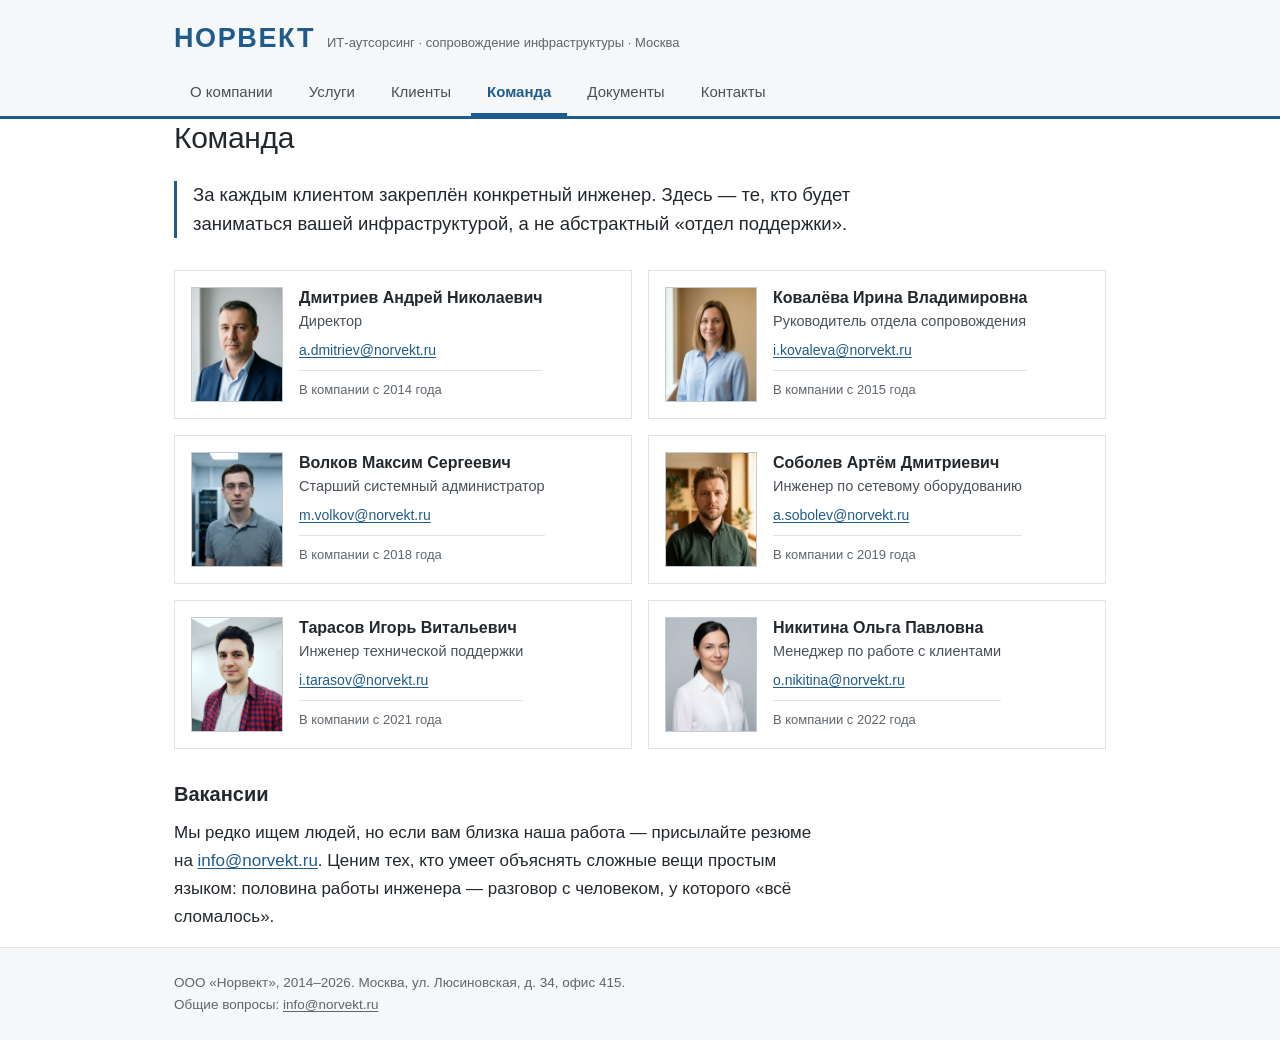
==== team.html @ 68b5a081 "обновление сайта" ====
<!DOCTYPE html>
<html lang="ru">
<head>
<meta charset="utf-8">
<meta name="viewport" content="width=device-width, initial-scale=1">
<title>Команда — ООО «Норвект»</title>
<meta name="description" content="Инженеры и специалисты ООО «Норвект»: кто отвечает за сопровождение инфраструктуры клиентов.">
<link rel="canonical" href="https://norvekt.ru/team.html">
<meta property="og:type" content="website">
<meta property="og:site_name" content="ООО «Норвект»">
<meta property="og:locale" content="ru_RU">
<meta property="og:title" content="Команда — ООО «Норвект»">
<meta property="og:description" content="Инженеры и специалисты ООО «Норвект»: кто отвечает за сопровождение инфраструктуры клиентов.">
<meta property="og:url" content="https://norvekt.ru/team.html">
<link rel="icon" href="favicon.svg" type="image/svg+xml">
<link rel="stylesheet" href="assets/style.css">
</head>
<body>

<a class="skip" href="#content">Перейти к содержанию</a>

<header class="site">
  <div class="wrap">
    <div class="brand">
      <a class="logo" href="index.html">НОРВЕКТ</a>
      <span class="tagline">ИТ-аутсорсинг · сопровождение инфраструктуры · Москва</span>
    </div>
    <nav class="main" aria-label="Разделы сайта">
      <ul>
        <li><a href="index.html">О компании</a></li>
        <li><a href="services.html">Услуги</a></li>
        <li><a href="partners.html">Клиенты</a></li>
        <li><a class="active" aria-current="page" href="team.html">Команда</a></li>
        <li><a href="docs.html">Документы</a></li>
        <li><a href="contacts.html">Контакты</a></li>
      </ul>
    </nav>
  </div>
</header>

<main class="wrap" id="content">

  <h1>Команда</h1>

  <p class="lead">
    За каждым клиентом закреплён конкретный инженер. Здесь — те, кто будет
    заниматься вашей инфраструктурой, а не абстрактный «отдел поддержки».
  </p>

  <div class="team">

    <div class="person">
      <div class="photo"><img src="assets/photos/dmitriev.jpg" alt="Дмитриев Андрей Николаевич, фото" loading="lazy"></div>
      <div>
        <p class="name">Дмитриев Андрей Николаевич</p>
        <p class="role">Директор</p>
        <p class="contact"><a href="mailto:a.dmitriev@norvekt.ru">a.dmitriev@norvekt.ru</a></p>
        <p class="since">В компании с 2014 года</p>
      </div>
    </div>

    <div class="person">
      <div class="photo"><img src="assets/photos/kovaleva.jpg" alt="Ковалёва Ирина Владимировна, фото" loading="lazy"></div>
      <div>
        <p class="name">Ковалёва Ирина Владимировна</p>
        <p class="role">Руководитель отдела сопровождения</p>
        <p class="contact"><a href="mailto:i.kovaleva@norvekt.ru">i.kovaleva@norvekt.ru</a></p>
        <p class="since">В компании с 2015 года</p>
      </div>
    </div>

    <div class="person">
      <div class="photo"><img src="assets/photos/volkov-ms.jpg" alt="Волков Максим Сергеевич, фото" loading="lazy"></div>
      <div>
        <p class="name">Волков Максим Сергеевич</p>
        <p class="role">Старший системный администратор</p>
        <p class="contact"><a href="mailto:m.volkov@norvekt.ru">m.volkov@norvekt.ru</a></p>
        <p class="since">В компании с 2018 года</p>
      </div>
    </div>

    <div class="person">
      <div class="photo"><img src="assets/photos/sobolev.jpg" alt="Соболев Артём Дмитриевич, фото" loading="lazy"></div>
      <div>
        <p class="name">Соболев Артём Дмитриевич</p>
        <p class="role">Инженер по сетевому оборудованию</p>
        <p class="contact"><a href="mailto:a.sobolev@norvekt.ru">a.sobolev@norvekt.ru</a></p>
        <p class="since">В компании с 2019 года</p>
      </div>
    </div>

    <div class="person">
      <div class="photo"><img src="assets/photos/tarasov.jpg" alt="Тарасов Игорь Витальевич, фото" loading="lazy"></div>
      <div>
        <p class="name">Тарасов Игорь Витальевич</p>
        <p class="role">Инженер технической поддержки</p>
        <p class="contact"><a href="mailto:i.tarasov@norvekt.ru">i.tarasov@norvekt.ru</a></p>
        <p class="since">В компании с 2021 года</p>
      </div>
    </div>

    <div class="person">
      <div class="photo"><img src="assets/photos/nikitina.jpg" alt="Никитина Ольга Павловна, фото" loading="lazy"></div>
      <div>
        <p class="name">Никитина Ольга Павловна</p>
        <p class="role">Менеджер по работе с клиентами</p>
        <p class="contact"><a href="mailto:o.nikitina@norvekt.ru">o.nikitina@norvekt.ru</a></p>
        <p class="since">В компании с 2022 года</p>
      </div>
    </div>

  </div>

  <h2>Вакансии</h2>
  <p>
    Мы редко ищем людей, но если вам близка наша работа — присылайте резюме на
    <a href="mailto:info@norvekt.ru">info@norvekt.ru</a>. Ценим тех, кто умеет
    объяснять сложные вещи простым языком: половина работы инженера — разговор
    с человеком, у которого «всё сломалось».
  </p>

</main>

<footer class="site">
  <div class="wrap">
    <address>
    ООО «Норвект», 2014–2026. Москва, ул. Люсиновская, д. 34, офис 415.<br>
    Общие вопросы: <a href="mailto:info@norvekt.ru">info@norvekt.ru</a>
    </address>
  </div>
</footer>

</body>
</html>
---- assets/style.css ----
/* ООО «Норвект» — стиль корпоративного сайта.

   Легенда оформления: сайт сделан в середине 2010-х и один раз аккуратно
   освежён силами своего же инженера — вёрстку привели в порядок, содержание
   и структуру оставили как были. Отсюда сдержанность: системные шрифты,
   один акцентный цвет, никаких эффектов. Это часть легенды, а не небрежность.

   Технические ограничения стенда (не нарушать):
   - никаких внешних ресурсов: шрифты с CDN Wayback Machine не заберёт,
     и архивный снимок развалится;
   - никакого JavaScript по той же причине;
   - страницы должны нормально печататься — на случай, если 3 сентября
     архив недоступен и раздаём распечатку. */

/* --- токены --- */

:root {
  --ink: #23282d;          /* основной текст, контраст 13:1 на белом */
  --ink-soft: #4a5158;     /* вторичный текст, 8:1 */
  --muted: #5f666c;        /* подписи, 5.6:1 — проходит AA и на сером фоне */
  --accent: #1f5c8b;
  --accent-dark: #16436a;  /* наведение и посещённые ссылки */
  --line: #dfe3e6;
  --line-strong: #c5ccd1;
  --bg: #ffffff;
  --bg-soft: #f5f7f8;

  /* вертикальный ритм кратен 4px — от него считаются все отступы */
  --s1: 4px;
  --s2: 8px;
  --s3: 12px;
  --s4: 16px;
  --s5: 24px;
  --s6: 32px;
  --s7: 48px;

  --measure: 68ch;         /* предел длины строки, дальше текст читать тяжело */
  --wrap: 980px;
}

* { box-sizing: border-box; }

/* --- база --- */

html {
  -webkit-text-size-adjust: 100%;
}

body {
  margin: 0;
  font-family: -apple-system, BlinkMacSystemFont, "Segoe UI", Roboto,
               "Helvetica Neue", Arial, "Noto Sans", sans-serif;
  font-size: 17px;
  line-height: 1.65;
  color: var(--ink);
  background: var(--bg);
  text-rendering: optimizeLegibility;
}

.wrap {
  max-width: var(--wrap);
  margin: 0 auto;
  padding: 0 var(--s5);
}

/* Ссылка для тех, кто ходит по сайту с клавиатуры или через скринридер:
   видна только при получении фокуса. */
.skip {
  position: absolute;
  left: -9999px;
  top: 0;
  background: var(--accent);
  color: #fff;
  padding: var(--s2) var(--s4);
  z-index: 10;
}

.skip:focus {
  left: 0;
}

:focus-visible {
  outline: 2px solid var(--accent);
  outline-offset: 2px;
}

/* --- шапка --- */

header.site {
  border-bottom: 3px solid var(--accent);
  background: var(--bg-soft);
  padding: var(--s5) 0 0;
}

.brand {
  display: flex;
  align-items: baseline;
  gap: var(--s3);
  flex-wrap: wrap;
}

.brand .logo {
  font-size: 27px;
  font-weight: 700;
  line-height: 1.1;
  color: var(--accent);
  letter-spacing: 0.06em;
  text-decoration: none;
}

.brand .logo:hover,
.brand .logo:focus-visible { color: var(--accent-dark); }

.brand .tagline {
  color: var(--muted);
  font-size: 13px;
  line-height: 1.4;
}

nav.main { margin-top: var(--s4); }

nav.main ul {
  list-style: none;
  margin: 0;
  padding: 0;
  display: flex;
  flex-wrap: wrap;
  gap: 0 var(--s1);
}

nav.main a {
  display: block;
  padding: 10px var(--s4) 9px;
  color: var(--ink-soft);
  text-decoration: none;
  font-size: 15px;
  border-bottom: 3px solid transparent;
}

nav.main a:hover {
  color: var(--accent);
  background: rgba(31, 92, 139, 0.06);
}

nav.main a[aria-current="page"],
nav.main a.active {
  border-bottom-color: var(--accent);
  font-weight: 700;
  color: var(--accent);
}

/* --- контент --- */

main { padding: var(--s6) 0 var(--s7); }

h1 {
  font-size: 30px;
  line-height: 1.25;
  margin: 0 0 var(--s5);
  font-weight: 400;
  letter-spacing: -0.01em;
}

h2 {
  font-size: 20px;
  line-height: 1.3;
  margin: var(--s6) 0 var(--s3);
  font-weight: 700;
}

h3 {
  font-size: 16px;
  line-height: 1.35;
  margin: 0 0 var(--s2);
  font-weight: 700;
}

p { margin: 0 0 var(--s4); }

/* Ограничиваем длину строки только у сплошного текста: карточки и таблицы
   раскладываются по своей сетке и должны занимать всю ширину. */
main > p,
main > h2,
main > ul,
main > ol { max-width: var(--measure); }

a {
  color: var(--accent);
  text-decoration-thickness: 1px;
  text-underline-offset: 2px;
}

a:hover { color: var(--accent-dark); }

.lead {
  font-size: 18.5px;
  line-height: 1.55;
  color: var(--ink);
  border-left: 3px solid var(--accent);
  padding-left: var(--s4);
  margin-bottom: var(--s6);
}

ul.plain { padding-left: var(--s5); margin: 0 0 var(--s4); }
ul.plain li { margin-bottom: var(--s2); }
ul.plain li::marker { color: var(--muted); }

/* --- карточки услуг и клиентов --- */

/* Две колонки на десктопе: четыре карточки услуг ложатся ровным квадратом,
   а не рядом «три плюс одна». */
.cards {
  display: grid;
  grid-template-columns: repeat(auto-fit, minmax(320px, 1fr));
  gap: var(--s4);
  margin: var(--s5) 0 var(--s6);
}

.card {
  border: 1px solid var(--line);
  border-top: 2px solid var(--accent);
  padding: var(--s4) var(--s5) var(--s5);
  background: var(--bg-soft);
}

.card h3 { color: var(--accent); }

.card p {
  margin: 0;
  font-size: 14.5px;
  line-height: 1.6;
  color: var(--ink-soft);
}

/* --- команда --- */

/* Колонка шире 340px нужна, чтобы «Ковалёва Ирина Владимировна»
   помещалась в одну строку рядом с фотографией. */
.team {
  display: grid;
  grid-template-columns: repeat(auto-fit, minmax(340px, 1fr));
  gap: var(--s4);
  margin: var(--s5) 0 var(--s6);
}

.person {
  display: flex;
  gap: var(--s4);
  align-items: flex-start;
  border: 1px solid var(--line);
  padding: var(--s4);
  background: var(--bg);
}

/* Фотографии сотрудников — узел карты следов: по ним объект опознаётся
   в других источниках, поэтому размер выбран так, чтобы лицо читалось. */
.person .photo {
  width: 92px;
  height: 115px;
  flex: 0 0 92px;
  background: #dde2e5;
  border: 1px solid var(--line-strong);
  overflow: hidden;
}

.person .photo img {
  display: block;
  width: 100%;
  height: 100%;
  object-fit: cover;
}

.person .name {
  font-weight: 700;
  font-size: 16px;
  margin: 0 0 2px;
  line-height: 1.35;
}

.person .role {
  color: var(--ink-soft);
  font-size: 14.5px;
  line-height: 1.4;
  margin: 0 0 var(--s2);
}

.person .contact { font-size: 14px; margin: 0; word-break: break-word; }

.person .since {
  font-size: 13px;
  color: var(--muted);
  margin: var(--s2) 0 0;
  padding-top: var(--s2);
  border-top: 1px solid var(--line);
}

/* --- контакты --- */

table.info {
  border-collapse: collapse;
  margin: var(--s5) 0 var(--s6);
  width: 100%;
  max-width: var(--measure);
}

table.info th,
table.info td {
  text-align: left;
  vertical-align: top;
  padding: var(--s3) var(--s5) var(--s3) 0;
  border-bottom: 1px solid var(--line);
  font-size: 15.5px;
  line-height: 1.55;
}

table.info th {
  color: var(--muted);
  font-weight: 400;
  white-space: nowrap;
  width: 1%;
}

/* --- документы --- */

.docs-list {
  list-style: none;
  padding: 0;
  margin: var(--s5) 0 var(--s6);
  max-width: var(--measure);
}

.docs-list li {
  border: 1px solid var(--line);
  border-left: 3px solid var(--accent);
  padding: var(--s3) var(--s4);
  margin-bottom: var(--s2);
  font-size: 15.5px;
}

.docs-list a { font-weight: 700; }

.docs-list .meta {
  display: block;
  margin-top: 2px;
  color: var(--muted);
  font-size: 13.5px;
}

/* --- подвал --- */

footer.site {
  border-top: 1px solid var(--line);
  background: var(--bg-soft);
  padding: var(--s5) 0;
  font-size: 13.5px;
  line-height: 1.6;
  color: var(--muted);
}

footer.site address {
  font-style: normal;
  margin: 0;
}

footer.site a { color: var(--muted); }
footer.site a:hover { color: var(--accent); }

/* --- узкие экраны --- */

@media (max-width: 640px) {
  body { font-size: 16px; }

  .wrap { padding: 0 var(--s4); }

  header.site { padding-top: var(--s4); }

  .brand .logo { font-size: 23px; }

  nav.main a { padding: 9px var(--s3) 8px; font-size: 14.5px; }

  h1 { font-size: 25px; }
  h2 { font-size: 18.5px; }
  .lead { font-size: 17px; }

  main { padding: var(--s5) 0 var(--s6); }

  /* Таблица контактов в две колонки на телефоне не помещается —
     раскладываем подпись над значением. */
  table.info th,
  table.info td {
    display: block;
    width: auto;
    white-space: normal;
    padding-right: 0;
  }

  table.info th { padding-bottom: 0; border-bottom: 0; }
  table.info td { padding-top: 2px; }
}

/* --- печать --- */

@media print {
  body { font-size: 11pt; color: #000; background: #fff; }

  .skip, nav.main { display: none; }

  header.site,
  footer.site { background: none; }

  .wrap { max-width: none; padding: 0; }

  main > p,
  main > h2,
  main > ul,
  main > ol,
  table.info,
  .docs-list { max-width: none; }

  .card,
  .person,
  .docs-list li { break-inside: avoid; }

  h1, h2, h3 { break-after: avoid; }

  /* На бумаге ссылка бесполезна без самого адреса — дописываем его. */
  main a[href^="http"]::after,
  main a[href^="mailto:"]::after {
    content: " (" attr(href) ")";
    font-size: 9pt;
    color: #444;
    word-break: break-all;
  }
}
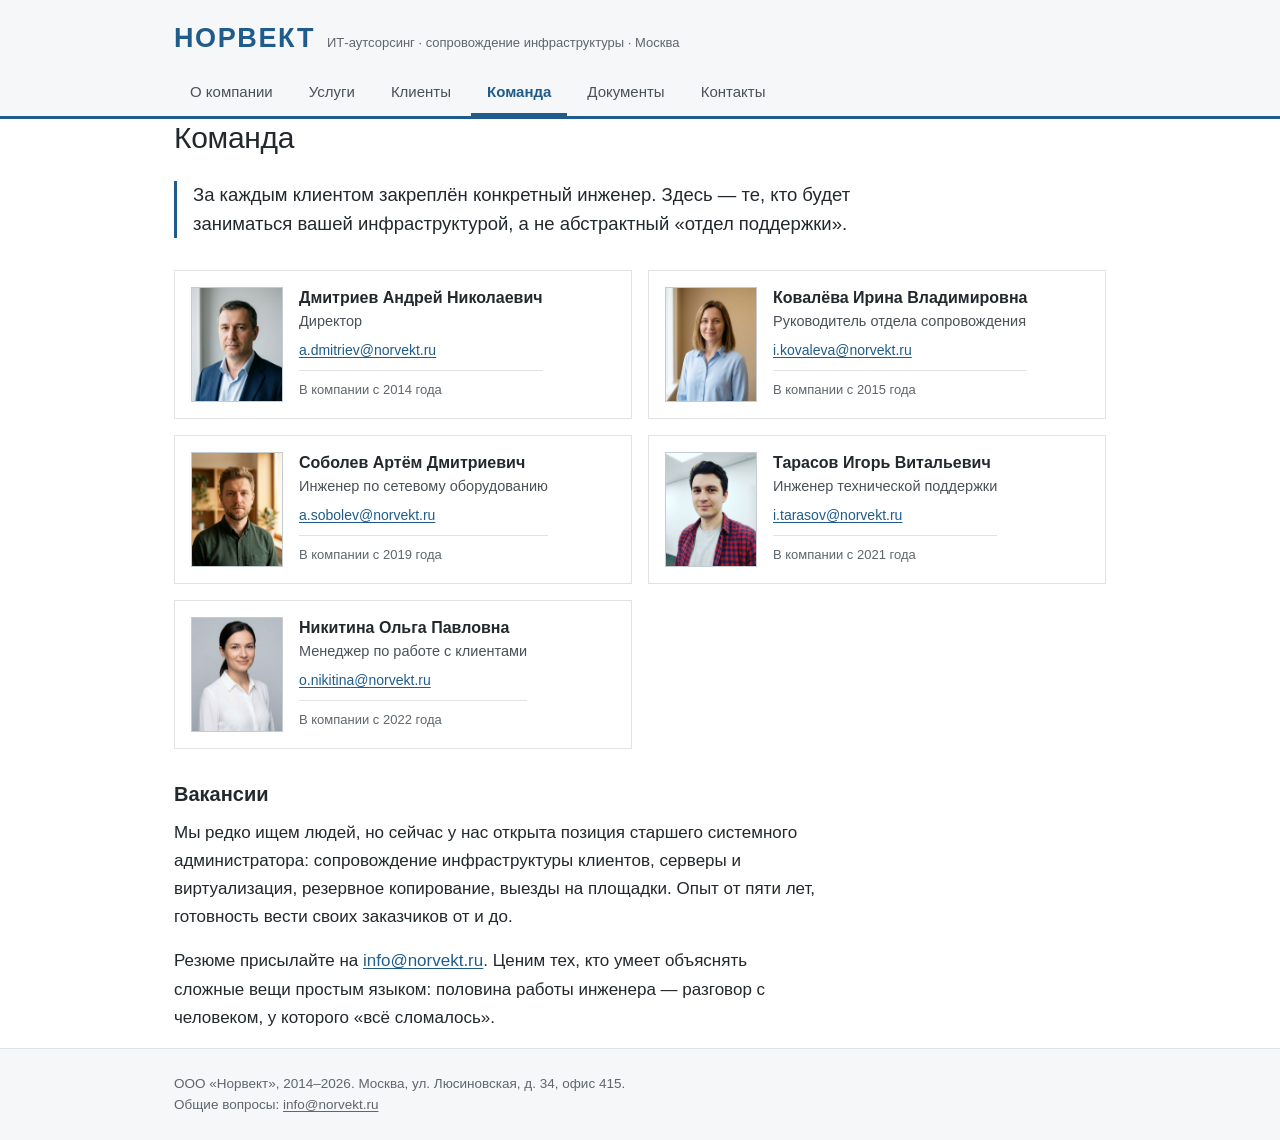
==== commit 4b80a7b6: "актуализация страницы команды" ====
--- a/team.html
+++ b/team.html
@@ -69,15 +69,6 @@
       </div>
     </div>
 
-    <div class="person">
-      <div class="photo"><img src="assets/photos/volkov-ms.jpg" alt="Волков Максим Сергеевич, фото" loading="lazy"></div>
-      <div>
-        <p class="name">Волков Максим Сергеевич</p>
-        <p class="role">Старший системный администратор</p>
-        <p class="contact"><a href="mailto:m.volkov@norvekt.ru">m.volkov@norvekt.ru</a></p>
-        <p class="since">В компании с 2018 года</p>
-      </div>
-    </div>
 
     <div class="person">
       <div class="photo"><img src="assets/photos/sobolev.jpg" alt="Соболев Артём Дмитриевич, фото" loading="lazy"></div>
@@ -113,10 +104,15 @@
 
   <h2>Вакансии</h2>
   <p>
-    Мы редко ищем людей, но если вам близка наша работа — присылайте резюме на
-    <a href="mailto:info@norvekt.ru">info@norvekt.ru</a>. Ценим тех, кто умеет
-    объяснять сложные вещи простым языком: половина работы инженера — разговор
-    с человеком, у которого «всё сломалось».
+    Мы редко ищем людей, но сейчас у нас открыта позиция старшего системного
+    администратора: сопровождение инфраструктуры клиентов, серверы и
+    виртуализация, резервное копирование, выезды на площадки. Опыт от пяти лет,
+    готовность вести своих заказчиков от и до.
+  </p>
+  <p>
+    Резюме присылайте на <a href="mailto:info@norvekt.ru">info@norvekt.ru</a>.
+    Ценим тех, кто умеет объяснять сложные вещи простым языком: половина работы
+    инженера — разговор с человеком, у которого «всё сломалось».
   </p>
 
 </main>
